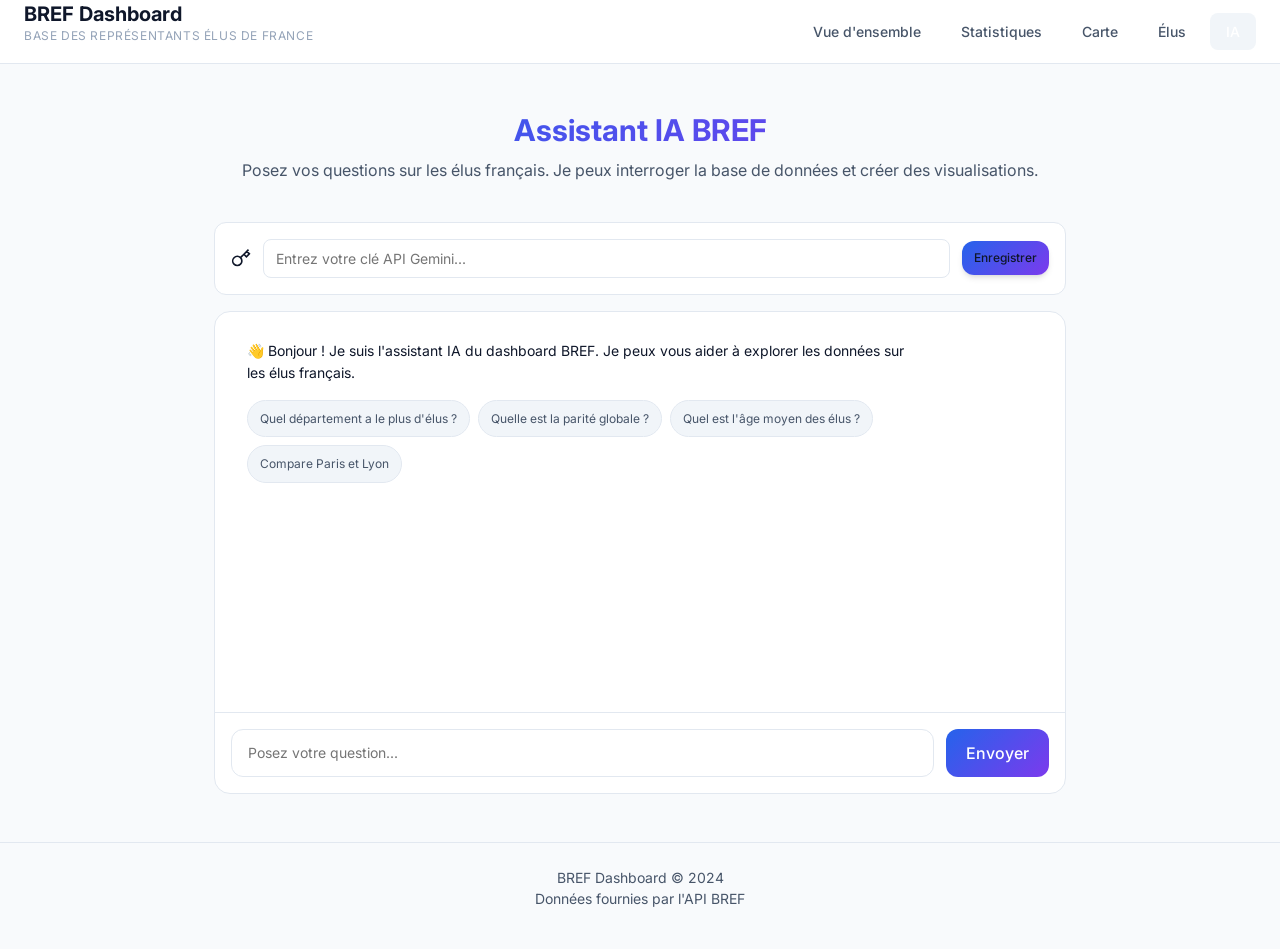
==== ia.html @ 98686009 "Ajout Safety Net: Injection forcée de la route virtuelle si une région est détectée dans la question" ====
<!DOCTYPE html>
<html lang="fr">

<head>
    <meta charset="UTF-8">
    <meta name="viewport" content="width=device-width, initial-scale=1.0">
    <title>BREF Dashboard - Assistant IA</title>
    <meta name="description" content="Assistant IA pour explorer les données des élus français">

    <!-- Fonts -->
    <link rel="preconnect" href="https://fonts.googleapis.com">
    <link rel="preconnect" href="https://fonts.gstatic.com" crossorigin>
    <link href="https://fonts.googleapis.com/css2?family=Inter:wght@400;500;600;700&display=swap" rel="stylesheet">

    <!-- Styles -->
    <link rel="stylesheet" href="css/variables.css">
    <link rel="stylesheet" href="css/base.css">
    <link rel="stylesheet" href="css/layout.css">
    <link rel="stylesheet" href="css/components.css">

    <style>
        .ia-container {
            max-width: 900px;
            margin: 0 auto;
            padding: var(--space-6);
            min-height: calc(100vh - 200px);
            display: flex;
            flex-direction: column;
        }

        .ia-header {
            text-align: center;
            margin-bottom: var(--space-6);
        }

        .ia-header h1 {
            font-size: var(--text-3xl);
            font-weight: var(--font-bold);
            background: var(--color-accent-gradient);
            -webkit-background-clip: text;
            -webkit-text-fill-color: transparent;
            background-clip: text;
            margin-bottom: var(--space-2);
        }

        .ia-header p {
            color: var(--color-text-secondary);
        }

        .api-key-banner {
            background: var(--color-bg-card);
            border: 1px solid var(--color-border);
            border-radius: var(--radius-lg);
            padding: var(--space-4);
            margin-bottom: var(--space-4);
            display: flex;
            gap: var(--space-3);
            align-items: center;
        }

        .api-key-banner input {
            flex: 1;
            padding: var(--space-2) var(--space-3);
            border: 1px solid var(--color-border);
            border-radius: var(--radius-md);
            background: var(--color-bg-secondary);
            color: var(--color-text-primary);
            font-size: var(--text-sm);
        }

        .api-key-banner.hidden {
            display: none;
        }

        .chat-container {
            flex: 1;
            display: flex;
            flex-direction: column;
            background: var(--color-bg-card);
            border: 1px solid var(--color-border);
            border-radius: var(--radius-xl);
            overflow: hidden;
        }

        .chat-messages {
            flex: 1;
            overflow-y: auto;
            padding: var(--space-4);
            display: flex;
            flex-direction: column;
            gap: var(--space-4);
            min-height: 400px;
            max-height: 60vh;
        }

        .chat-message {
            max-width: 85%;
            padding: var(--space-3) var(--space-4);
            border-radius: var(--radius-lg);
            font-size: var(--text-sm);
            line-height: 1.6;
        }

        .chat-message--user {
            align-self: flex-end;
            background: var(--color-accent-gradient);
            color: white;
        }

        .chat-message--ai {
            align-self: flex-start;
            background: var(--color-bg-secondary);
            color: var(--color-text-primary);
        }

        .chat-message--ai .chart-container {
            margin-top: var(--space-3);
            background: var(--color-bg-card);
            border-radius: var(--radius-md);
            padding: var(--space-3);
        }

        .chat-message--ai table {
            width: 100%;
            border-collapse: collapse;
            margin-top: var(--space-3);
            font-size: var(--text-xs);
        }

        .chat-message--ai th,
        .chat-message--ai td {
            padding: var(--space-2);
            border-bottom: 1px solid var(--color-border);
            text-align: left;
        }

        .chat-message--ai th {
            background: var(--color-bg-tertiary);
            font-weight: var(--font-semibold);
        }

        .chat-message--loading {
            display: flex;
            gap: var(--space-2);
            align-items: center;
        }

        .chat-message--loading .dot {
            width: 8px;
            height: 8px;
            background: var(--color-accent-primary);
            border-radius: 50%;
            animation: bounce 1.4s infinite ease-in-out;
        }

        .chat-message--loading .dot:nth-child(1) {
            animation-delay: -0.32s;
        }

        .chat-message--loading .dot:nth-child(2) {
            animation-delay: -0.16s;
        }

        @keyframes bounce {

            0%,
            80%,
            100% {
                transform: scale(0);
            }

            40% {
                transform: scale(1);
            }
        }

        .chat-input-container {
            padding: var(--space-4);
            border-top: 1px solid var(--color-border);
            display: flex;
            gap: var(--space-3);
        }

        .chat-input {
            flex: 1;
            padding: var(--space-3) var(--space-4);
            border: 1px solid var(--color-border);
            border-radius: var(--radius-lg);
            background: var(--color-bg-secondary);
            color: var(--color-text-primary);
            font-size: var(--text-sm);
            resize: none;
        }

        .chat-input:focus {
            outline: none;
            border-color: var(--color-accent-primary);
        }

        .chat-send-btn {
            padding: var(--space-3) var(--space-5);
            background: var(--color-accent-gradient);
            border: none;
            border-radius: var(--radius-lg);
            color: white;
            font-weight: var(--font-medium);
            cursor: pointer;
            transition: all var(--transition-fast);
        }

        .chat-send-btn:hover {
            transform: translateY(-1px);
            box-shadow: var(--shadow-glow);
        }

        .chat-send-btn:disabled {
            opacity: 0.5;
            cursor: not-allowed;
        }

        .suggestions {
            display: flex;
            flex-wrap: wrap;
            gap: var(--space-2);
            margin-top: var(--space-4);
        }

        .suggestion-btn {
            padding: var(--space-2) var(--space-3);
            background: var(--color-bg-tertiary);
            border: 1px solid var(--color-border);
            border-radius: var(--radius-full);
            color: var(--color-text-secondary);
            font-size: var(--text-xs);
            cursor: pointer;
            transition: all var(--transition-fast);
        }

        .suggestion-btn:hover {
            border-color: var(--color-accent-primary);
            color: var(--color-accent-primary);
        }
    </style>
</head>

<body>
    <!-- Header -->
    <header class="header">
        <div class="header__inner">
            <div class="header__brand">
                <div>
                    <h1 class="header__title">BREF Dashboard</h1>
                    <p class="header__subtitle">Base des Représentants Élus de France</p>
                </div>
            </div>

            <!-- Navigation -->
            <nav class="nav">
                <a href="index.html" class="nav__link">Vue d'ensemble</a>
                <a href="index.html#statistics" class="nav__link">Statistiques</a>
                <a href="index.html#map" class="nav__link">Carte</a>
                <a href="index.html#elected" class="nav__link">Élus</a>
                <a href="ia.html" class="nav__link active nav__link--highlight">IA</a>
            </nav>
        </div>
    </header>

    <!-- Main Content -->
    <main class="main">
        <div class="ia-container">
            <div class="ia-header">
                <h1>Assistant IA BREF</h1>
                <p>Posez vos questions sur les élus français. Je peux interroger la base de données et créer des
                    visualisations.</p>
            </div>

            <!-- API Key Banner -->
            <div id="api-key-banner" class="api-key-banner">
                <svg width="20" height="20" viewBox="0 0 24 24" fill="none" stroke="currentColor" stroke-width="2">
                    <path
                        d="M21 2l-2 2m-7.61 7.61a5.5 5.5 0 1 1-7.778 7.778 5.5 5.5 0 0 1 7.777-7.777zm0 0L15.5 7.5m0 0l3 3L22 7l-3-3m-3.5 3.5L19 4" />
                </svg>
                <input type="password" id="api-key-input" placeholder="Entrez votre clé API Gemini...">
                <button class="btn btn--primary btn--sm" onclick="saveApiKey()">Enregistrer</button>
            </div>

            <!-- Chat Container -->
            <div class="chat-container">
                <div class="chat-messages" id="chat-messages">
                    <div class="chat-message chat-message--ai">
                        👋 Bonjour ! Je suis l'assistant IA du dashboard BREF. Je peux vous aider à explorer les données
                        sur les élus français.

                        <div class="suggestions">
                            <button class="suggestion-btn" onclick="askSuggestion(this)">Quel département a le plus
                                d'élus ?</button>
                            <button class="suggestion-btn" onclick="askSuggestion(this)">Quelle est la parité globale
                                ?</button>
                            <button class="suggestion-btn" onclick="askSuggestion(this)">Quel est l'âge moyen des élus
                                ?</button>
                            <button class="suggestion-btn" onclick="askSuggestion(this)">Compare Paris et Lyon</button>
                        </div>
                    </div>
                </div>

                <div class="chat-input-container">
                    <textarea id="chat-input" class="chat-input" placeholder="Posez votre question..." rows="1"
                        onkeydown="handleKeyDown(event)"></textarea>
                    <button id="send-btn" class="chat-send-btn" onclick="sendMessage()">
                        Envoyer
                    </button>
                </div>
            </div>
        </div>
    </main>

    <!-- Footer -->
    <footer class="footer">
        <p>
            BREF Dashboard © 2024
            <br>
            Données fournies par l'<a href="https://api.bref.chanutgirardi.com/api-docs" target="_blank">API BREF</a>
        </p>
    </footer>

    <script type="module">
        const API_BASE = 'https://api.bref.chanutgirardi.com';
        const GEMINI_API_URL = 'https://generativelanguage.googleapis.com/v1beta/models/gemini-2.5-pro:generateContent';

        // Available API routes for the AI
        const API_ROUTES = `
ROUTES API BREF DISPONIBLES:

=== STATS - GÉNÉRALES ===
- GET /api/stats/overview - Statistiques générales (totaux individus, mandats)
- GET /api/stats/dashboard - Toutes les données dashboard en un appel
- GET /api/stats/gender - Distribution par genre
- GET /api/stats/age - Distribution par tranches d'âge
- GET /api/stats/political-nuances - Distribution des nuances politiques
- GET /api/stats/professions?limit=X - Distribution des professions
- GET /api/stats/mandate-types - Types de mandats
- GET /api/stats/cumul - Cumul des mandats
- GET /api/stats/evolution - Évolution temporelle
- GET /api/stats/mandate-endings - Raisons de fin de mandat

=== STATS - CLASSEMENTS ===
- GET /api/stats/rankings/parity - Départements classés par parité (% femmes)
- GET /api/stats/rankings/age - Départements classés par âge moyen
- GET /api/stats/compare?area1=X&area2=Y - Comparer deux territoires

=== STATS - RECHERCHE AVANCÉE ===
- GET /api/stats/cohort-analysis?startYear=X&endYear=Y - Analyse de cohortes de carrière
- GET /api/stats/feminization-trend - Évolution féminisation depuis 1980
- GET /api/stats/rejuvenation-trend - Évolution âge moyen depuis 1980
- GET /api/stats/party-migration - Migrations de nuances politiques
- GET /api/stats/cumul-evolution - Évolution du cumul des mandats
- GET /api/stats/local-to-national - Progression carrière local→national
- GET /api/stats/political-shifts - Élus ayant changé de nuance
- GET /api/stats/dynasties - Dynasties politiques (même nom de famille)
- GET /api/stats/professional-background - Professions par type de mandat
- GET /api/stats/urban-rural - Comparaison urbain vs rural
- GET /api/stats/cross-mandate - Combinaisons de types de mandats
- GET /api/stats/by-region - Stats par département
- GET /api/stats/turnover - Renouvellement par année
- GET /api/stats/longevity - Durée moyenne des mandats
- GET /api/stats/diversity-index - Indice de diversité par département
- GET /api/stats/heat-map - Données pour carte (electedCount, femalePercentage, averageAge)
- GET /api/stats/political-map - Nuance dominante par département avec couleurs

=== LOCALISATION ===
- GET /api/location/city/{codeInsee} - Élus d'une commune
- GET /api/location/city/{codeInsee}/history - Historique des maires
- GET /api/location/city-search?name=X - Rechercher une commune
- GET /api/location/department/{code}?limit=X&offset=Y - Élus d'un département
- GET /api/location/constituency/{code} - Député d'une circonscription
- GET /api/location/gps?lat=X&lng=Y - Élus près de coordonnées GPS
- GET /api/location/area-types - Types de territoires disponibles

=== ÉLUS ===
- GET /api/elected?limit=X&offset=Y&gender=M/F&active=true - Liste des élus
- GET /api/elected/search?name=X - Recherche par nom
- GET /api/elected/advanced-search?gender=X&minAge=X&maxAge=X&nuance=X&mandateType=X&profession=X&department=X - Recherche multicritères
- GET /api/elected/{id} - Détails d'un élu
- GET /api/elected/{id}/mandates - Mandats d'un élu
- GET /api/elected/{id}/career - Timeline carrière politique
- GET /api/elected/current/mayors - Maires actuels
- GET /api/elected/current/deputies - Députés actuels
- GET /api/elected/current/senators - Sénateurs actuels

=== ÉLUS - CLASSEMENTS ===
- GET /api/elected/youngest?limit=X - Élus les plus jeunes
- GET /api/elected/oldest?limit=X - Élus les plus âgés
- GET /api/elected/longest-career?limit=X - Plus longues carrières
- GET /api/elected/newcomers?year=X&limit=X - Nouveaux élus
- GET /api/elected/by-nuance/{nuance}?limit=X - Par nuance politique
- GET /api/elected/by-profession/{profession}?limit=X - Par profession

=== TERRITOIRES ===
- GET /api/areas/types - Types de territoires
- GET /api/areas/search?name=X&type=X - Rechercher un territoire
- GET /api/areas/{id} - Détails d'un territoire
- GET /api/areas/{id}/elected?active=true - Élus d'un territoire

=== EXPORT ===
- GET /api/export/elected?gender=X&minAge=X&maxAge=X&nuance=X&mandateType=X&active=true&limit=X - Export CSV
- GET /api/export/stats/overview - Export JSON des stats
`;

        const REGIONS_MAPPING = `
RÉGIONS FRANÇAISES ET LEURS DÉPARTEMENTS:
- Auvergne-Rhône-Alpes: 01, 03, 07, 15, 26, 38, 42, 43, 63, 69, 73, 74
- Bourgogne-Franche-Comté: 21, 25, 39, 58, 70, 71, 89, 90
- Bretagne: 22, 29, 35, 56
- Centre-Val de Loire: 18, 28, 36, 37, 41, 45
- Corse: 2A, 2B
- Grand Est: 08, 10, 51, 52, 54, 55, 57, 67, 68, 88
- Hauts-de-France: 02, 59, 60, 62, 80
- Île-de-France: 75, 77, 78, 91, 92, 93, 94, 95
- Normandie: 14, 27, 50, 61, 76
- Nouvelle-Aquitaine: 16, 17, 19, 23, 24, 33, 40, 47, 64, 79, 86, 87
- Occitanie: 09, 11, 12, 30, 31, 32, 34, 46, 48, 65, 66, 81, 82
- Pays de la Loire: 44, 49, 53, 72, 85
- PACA (Provence-Alpes-Côte d'Azur): 04, 05, 06, 13, 83, 84
- DOM-TOM: 971, 972, 973, 974, 976
`;

        const SYSTEM_PROMPT = `Tu es un assistant IA spécialisé dans l'analyse des données des élus français.
Tu as accès à l'API BREF qui contient des données sur plus de 500 000 élus en France.

${API_ROUTES}

${REGIONS_MAPPING}

STRATÉGIE DE RÉPONSE:

1. **Analyse de la question**: Détermine si une route API directe peut répondre, ou si tu dois combiner plusieurs sources.

2. **Décomposition intelligente**: Si aucune route ne correspond exactement à la question:
   - Identifie les sous-questions nécessaires
   - Détermine quelles routes peuvent fournir les données partielles
   - Planifie comment combiner/calculer les résultats

3. **REQUÊTES PAR RÉGION** (TRÈS IMPORTANT):
   Pour une question sur une région (ex: PACA, Bretagne), tu DOIS:
   - Identifier les codes départements de cette région (voir mapping ci-dessus)
   - Appeler /api/elected/advanced-search?department=XX pour CHAQUE département
   - Combiner tous les résultats et effectuer le calcul demandé
   
   Exemple "élu le plus jeune homme de PACA":
   → PACA = départements 04, 05, 06, 13, 83, 84
   → Appeler /api/elected/advanced-search?gender=M&department=04&limit=100
   → Appeler /api/elected/advanced-search?gender=M&department=05&limit=100
   → ... pour chaque département
   → Trier tous les résultats par date de naissance et retourner le plus jeune

4. **Exemples de décomposition**:
   - "Compare Paris et Lyon" → /api/stats/compare?area1=75&area2=69
   - "Stats de la région Bretagne" → Combiner les données des départements 22, 29, 35, 56
   - "Élu le plus jeune de PACA" → Rechercher dans les 6 départements PACA, puis trier
   - "Parité en Île-de-France" → Agréger les données des 8 départements franciliens

5. **Calculs possibles**:
   - Moyennes, médianes, pourcentages
   - Comparaisons entre entités (départements, régions)
   - Agrégations (sommes, regroupements)
   - Classements et tris par âge, date, etc.

6. **Format de réponse**:
   - Réponds de manière claire et concise en français
   - Utilise du HTML pour les tableaux et listes structurées
   - Explique brièvement ta méthode de calcul si pertinent

Base URL de l'API: ${API_BASE}

IMPORTANT: Même si une route exacte n'existe pas, DÉCOMPOSE TOUJOURS la question en sous-requêtes. Ne dis JAMAIS "je ne peux pas" - trouve une solution en combinant les routes disponibles !`;

        let conversationHistory = [];

        // Check for stored API key
        window.onload = function () {
            const storedKey = localStorage.getItem('gemini_api_key');
            if (storedKey) {
                document.getElementById('api-key-banner').classList.add('hidden');
            }
        };

        window.saveApiKey = function () {
            const key = document.getElementById('api-key-input').value.trim();
            if (key) {
                localStorage.setItem('gemini_api_key', key);
                document.getElementById('api-key-banner').classList.add('hidden');
                addMessage('Clé API enregistrée ! Vous pouvez maintenant poser vos questions.', 'ai');
            }
        };

        window.askSuggestion = function (btn) {
            document.getElementById('chat-input').value = btn.textContent;
            sendMessage();
        };

        window.handleKeyDown = function (event) {
            if (event.key === 'Enter' && !event.shiftKey) {
                event.preventDefault();
                sendMessage();
            }
        };

        window.sendMessage = async function () {
            const input = document.getElementById('chat-input');
            const message = input.value.trim();

            if (!message) return;

            const apiKey = localStorage.getItem('gemini_api_key');
            if (!apiKey) {
                alert('Veuillez d\'abord entrer votre clé API Gemini.');
                return;
            }

            // Add user message
            addMessage(message, 'user');
            input.value = '';

            // Show loading
            const loadingId = addLoadingMessage();

            try {
                // PLANIFICATION: On utilise un prompt spécifique très strict pour obtenir le JSON
                const PLAN_PROMPT = `Tu es un moteur de planification API.
${REGIONS_MAPPING}

Ton SEUL but est de convertir la question de l'utilisateur en une liste de routes API.
Renvoie UNIQUEMENT un tableau JSON de chaînes: ["url1", "url2", ...].

NOUVELLE FONCTIONNALITÉ (RÉGIONS) :
Pour toute question sur une région (PACA, Bretagne, etc.), utilise la route virtuelle :
GET /api/virtual/region/{CodeRegion}/elected

Codes Région : paca, bretagne, ile-de-france, grand-est, hauts-de-france, auvergne-rhone-alpes, normandie...

EXEMPLE "plus jeune homme de PACA" :
["/api/virtual/region/paca/elected?gender=M"]

RÈGLES:
1. Si une région est citée -> utilise /api/virtual/region/...
2. Sinon -> utilise les routes standards.
3. JUSTE LE TABLEAU JSON.

ROUTES DISPONIBLES:
${API_ROUTES}
`;

                console.log("Envoi au planificateur...");
                const planResponse = await callGemini(apiKey, [
                    { role: 'user', parts: [{ text: PLAN_PROMPT + `\n\nQuestion à traiter: "${message}"` }] }
                ]);
                console.log("Réponse planificateur:", planResponse);

                let apiData = {};
                let routes = [];

                // Clean up response
                const cleanJson = planResponse.replace(/```json/g, '').replace(/```/g, '').trim();

                try {
                    // Try parsing direct array
                    const parsed = JSON.parse(cleanJson);
                    if (Array.isArray(parsed)) routes = parsed;
                    else if (parsed.routes) routes = parsed.routes;
                } catch (e) {
                    console.warn('JSON parse failed:', e);
                    // Regex fallback for array
                    const arrayMatch = cleanJson.match(/\[(.*?)\]/s);
                    if (arrayMatch) {
                        try {
                            routes = JSON.parse(arrayMatch[0]);
                        } catch (e2) { console.error(e2); }
                    }
                }

                // ROUTE VIRTUELLE: L'IA peut utiliser /api/virtual/region/{CodeRegion}/elected pour obtenir tout une région
                // Le code JS va intercepter et faire les N appels départements.
                const REGION_DEPARTMENTS = {
                    "84": ["01", "03", "07", "15", "26", "38", "42", "43", "63", "69", "73", "74"], // Auvergne-Rhône-Alpes
                    "27": ["21", "25", "39", "58", "70", "71", "89", "90"], // Bourgogne-Franche-Comté
                    "53": ["22", "29", "35", "56"], // Bretagne
                    "24": ["18", "28", "36", "37", "41", "45"], // Centre-Val de Loire
                    "94": ["2A", "2B"], // Corse
                    "44": ["08", "10", "51", "52", "54", "55", "57", "67", "68", "88"], // Grand Est
                    "32": ["02", "59", "60", "62", "80"], // Hauts-de-France
                    "11": ["75", "77", "78", "91", "92", "93", "94", "95"], // Île-de-France
                    "28": ["14", "27", "50", "61", "76"], // Normandie
                    "75": ["16", "17", "19", "23", "24", "33", "40", "47", "64", "79", "86", "87"], // Nouvelle-Aquitaine
                    "76": ["09", "11", "12", "30", "31", "32", "34", "46", "48", "65", "66", 81, "82"], // Occitanie
                    "52": ["44", "49", "53", "72", "85"], // Pays de la Loire
                    "93": ["04", "05", "06", "13", "83", "84"], // PACA
                };

                // Codes régions simplifiés pour l'IA (nom -> code)
                const REGION_CODES = {
                    "auvergne-rhone-alpes": "84", "bfc": "27", "bourgogne": "27",
                    "bretagne": "53", "centre": "24", "corse": "94",
                    "grand-est": "44", "hauts-de-france": "32", "hdf": "32",
                    "ile-de-france": "11", "idf": "11", "paris-region": "11",
                    "normandie": "28", "nouvelle-aquitaine": "75",
                    "occitanie": "76", "pays-de-la-loire": "52", "pdl": "52",
                    "paca": "93", "provence": "93", "sud": "93"
                };

                // SAFETY NET: Si l'IA a oublié la route virtuelle mais que le message mentionne une région, on l'ajoute de force.
                const userMsgLower = message.toLowerCase();
                for (const [name, code] of Object.entries(REGION_CODES)) {
                    // On vérifie si le nom de la région est dans le message (ex: "paca")
                    if (userMsgLower.includes(name)) {
                        const virtualRoute = `/api/virtual/region/${name}/elected`;
                        // On vérifie si une route similaire n'est pas déjà présente
                        const alreadyExists = routes.some(r => r.includes(`/api/virtual/region/${name}`));

                        if (!alreadyExists) {
                            console.log(`[Auto-Fix] Ajout forcé de la région ${name} détectée dans la question.`);
                            // On essaie de deviner des filtres basiques (homme/femme) pour affiner
                            let suffix = "";
                            if (userMsgLower.includes("homme") || userMsgLower.includes("masculin")) suffix = "?gender=M";
                            else if (userMsgLower.includes("femme") || userMsgLower.includes("féminin")) suffix = "?gender=F";

                            routes.push(virtualRoute + suffix);
                        }
                        break; // Une seule région à la fois pour éviter le chaos
                    }
                }

                if (routes.length > 0) {
                    // Call each API route
                    for (const route of routes.slice(0, 15)) {
                        // INTERCEPTION ROUTE VIRTUELLE REGION
                        const regionMatch = route.match(/\/api\/virtual\/region\/([a-z0-9-]+)\/elected(.*)/);
                        if (regionMatch) {
                            const regionName = regionMatch[1].toLowerCase();
                            const queryParams = regionMatch[2] || ""; // e.g. ?gender=M

                            // Trouver le code région
                            const regionCode = REGION_CODES[regionName] || Object.keys(REGION_CODES).find(k => k.includes(regionName));

                            if (regionCode && REGION_DEPARTMENTS[regionCode]) {
                                const depts = REGION_DEPARTMENTS[regionCode];
                                for (const dept of depts) {
                                    // Construit la vraie requête département
                                    // On transforme la query virtuelle en vraie query department
                                    // Ex: /virtual/.../elected?gender=M -> /api/location/department/04?gender=M (ou advanced search)
                                    // Mieux: on map vers advanced-search

                                    // Si queryParams contient 'department', on l'ignore car on itère.
                                    // On force l'utilisation de advanced-search pour filtrer
                                    let realUrl = `/api/elected/advanced-search${queryParams}${queryParams.includes('?') ? '&' : '?'}department=${dept}&limit=20`;

                                    try {
                                        const resp = await fetch(`${API_BASE}${realUrl}`);
                                        const data = await resp.json();
                                        // On agrège sous la clé virtuelle pour que l'IA s'y retrouve
                                        if (!apiData[route]) apiData[route] = [];
                                        if (data.data) {
                                            // Si c'est un tableau
                                            if (Array.isArray(data.data)) apiData[route].push(...data.data);
                                            // Si c'est un objet (paginé)
                                            else if (data.data.results) apiData[route].push(...data.data.results);
                                        }
                                    } catch (e) { console.warn("Error calling dept " + dept, e); }
                                }
                                continue; // Passer à la route suivante (la virtuelle est traitée)
                            }
                        }

                        // APPEL STANDARD
                        try {
                            const resp = await fetch(`${API_BASE}${route}`);
                            const data = await resp.json();
                            apiData[route] = data.data || data;
                        } catch (e) {
                            console.warn(`Failed to call ${route}:`, e);
                        }
                    }
                }

                // Now get the final response with data
                let finalPrompt = `Question de l'utilisateur: "${message}"`;
                if (Object.keys(apiData).length > 0) {
                    finalPrompt += `\n\nDonnées API récupérées:\n${JSON.stringify(apiData, null, 2).slice(0, 100000)}`;
                }
                finalPrompt += `\n\nRéponds de manière claire et concise. Utilise du HTML si tu dois afficher un tableau.`;

                const finalResponse = await callGemini(apiKey, [
                    { role: 'user', parts: [{ text: SYSTEM_PROMPT }] },
                    { role: 'model', parts: [{ text: 'Je suis prêt à analyser les données BREF.' }] },
                    { role: 'user', parts: [{ text: finalPrompt }] }
                ]);

                // Remove loading and add response
                removeMessage(loadingId);
                addMessage(finalResponse, 'ai');

            } catch (error) {
                console.error('Error:', error);
                removeMessage(loadingId);
                addMessage(`❌ Erreur: ${error.message}`, 'ai');
            }
        };

        async function callGemini(apiKey, contents) {
            const response = await fetch(`${GEMINI_API_URL}?key=${apiKey}`, {
                method: 'POST',
                headers: { 'Content-Type': 'application/json' },
                body: JSON.stringify({
                    contents,
                    generationConfig: {
                        temperature: 0.7,
                        maxOutputTokens: 2048
                    }
                })
            });

            if (!response.ok) {
                const errorData = await response.json().catch(() => ({}));
                console.error('Gemini API Error:', response.status, errorData);
                throw new Error(`Gemini API error: ${response.status} - ${errorData.error?.message || 'Unknown error'}`);
            }

            const data = await response.json();
            return data.candidates?.[0]?.content?.parts?.[0]?.text || 'Pas de réponse';
        }

        function addMessage(content, type) {
            const container = document.getElementById('chat-messages');
            const messageDiv = document.createElement('div');
            messageDiv.className = `chat-message chat-message--${type}`;
            messageDiv.id = `msg-${Date.now()}`;

            if (type === 'ai') {
                // Allow HTML in AI responses
                messageDiv.innerHTML = content;
            } else {
                messageDiv.textContent = content;
            }

            container.appendChild(messageDiv);
            container.scrollTop = container.scrollHeight;

            return messageDiv.id;
        }

        function addLoadingMessage() {
            const container = document.getElementById('chat-messages');
            const messageDiv = document.createElement('div');
            messageDiv.className = 'chat-message chat-message--ai chat-message--loading';
            messageDiv.id = `loading-${Date.now()}`;
            messageDiv.innerHTML = '<div class="dot"></div><div class="dot"></div><div class="dot"></div>';
            container.appendChild(messageDiv);
            container.scrollTop = container.scrollHeight;
            return messageDiv.id;
        }

        function removeMessage(id) {
            const msg = document.getElementById(id);
            if (msg) msg.remove();
        }
    </script>
</body>

</html>
---- css/variables.css ----
/* ============================================
   BREF Dashboard - Design System Variables
   ============================================ */

:root {
  /* === Colors - Light Theme === */
  --color-bg-primary: #f8fafc;
  --color-bg-secondary: #ffffff;
  --color-bg-tertiary: #f1f5f9;
  --color-bg-card: #ffffff;
  --color-bg-hover: #e2e8f0;

  /* Accent Colors */
  --color-accent-primary: #2563eb;
  --color-accent-secondary: #7c3aed;
  --color-accent-gradient: linear-gradient(135deg, #2563eb 0%, #7c3aed 100%);

  /* Political Colors (French parties) */
  --color-left: #dc2626;
  --color-center-left: #ea580c;
  --color-center: #ca8a04;
  --color-center-right: #2563eb;
  --color-right: #1e3a5f;
  --color-green: #16a34a;
  --color-other: #64748b;

  /* Semantic Colors */
  --color-success: #16a34a;
  --color-warning: #d97706;
  --color-error: #dc2626;
  --color-info: #2563eb;

  /* Gender Colors */
  --color-male: #2563eb;
  --color-female: #db2777;

  /* Text Colors */
  --color-text-primary: #0f172a;
  --color-text-secondary: #475569;
  --color-text-muted: #94a3b8;
  --color-text-accent: #2563eb;

  /* Border Colors */
  --color-border: #e2e8f0;
  --color-border-hover: #2563eb;

  /* === Typography === */
  --font-family: 'Inter', -apple-system, BlinkMacSystemFont, 'Segoe UI', Roboto, sans-serif;
  --font-mono: 'JetBrains Mono', 'Fira Code', monospace;

  /* Font Sizes */
  --text-xs: 0.75rem;
  --text-sm: 0.875rem;
  --text-base: 1rem;
  --text-lg: 1.125rem;
  --text-xl: 1.25rem;
  --text-2xl: 1.5rem;
  --text-3xl: 1.875rem;
  --text-4xl: 2.25rem;
  --text-5xl: 3rem;
  --text-6xl: 4rem;

  /* Font Weights */
  --font-normal: 400;
  --font-medium: 500;
  --font-semibold: 600;
  --font-bold: 700;

  /* Line Heights */
  --leading-tight: 1.25;
  --leading-normal: 1.5;
  --leading-relaxed: 1.75;

  /* === Spacing === */
  --space-1: 0.25rem;
  --space-2: 0.5rem;
  --space-3: 0.75rem;
  --space-4: 1rem;
  --space-5: 1.25rem;
  --space-6: 1.5rem;
  --space-8: 2rem;
  --space-10: 2.5rem;
  --space-12: 3rem;
  --space-16: 4rem;
  --space-20: 5rem;
  --space-24: 6rem;

  /* === Border Radius === */
  --radius-sm: 0.375rem;
  --radius-md: 0.5rem;
  --radius-lg: 0.75rem;
  --radius-xl: 1rem;
  --radius-2xl: 1.5rem;
  --radius-full: 9999px;

  /* === Shadows === */
  --shadow-sm: 0 1px 2px 0 rgba(0, 0, 0, 0.05);
  --shadow-md: 0 4px 6px -1px rgba(0, 0, 0, 0.1), 0 2px 4px -2px rgba(0, 0, 0, 0.1);
  --shadow-lg: 0 10px 15px -3px rgba(0, 0, 0, 0.1), 0 4px 6px -4px rgba(0, 0, 0, 0.1);
  --shadow-xl: 0 20px 25px -5px rgba(0, 0, 0, 0.1), 0 8px 10px -6px rgba(0, 0, 0, 0.1);
  --shadow-glow: 0 0 20px rgba(37, 99, 235, 0.15);
  --shadow-glow-lg: 0 0 40px rgba(37, 99, 235, 0.2);

  /* === Transitions === */
  --transition-fast: 150ms ease;
  --transition-base: 250ms ease;
  --transition-slow: 350ms ease;
  --transition-bounce: 500ms cubic-bezier(0.68, -0.55, 0.265, 1.55);

  /* === Z-Index === */
  --z-dropdown: 100;
  --z-sticky: 200;
  --z-modal: 300;
  --z-tooltip: 400;

  /* === Layout === */
  --header-height: 4rem;
  --sidebar-width: 280px;
  --container-max: 1400px;
}

/* === Chart.js Color Palettes === */
:root {
  --chart-colors: #2563eb, #7c3aed, #db2777, #dc2626, #ea580c, #ca8a04, #16a34a, #0891b2;
  --chart-gender: #2563eb, #db2777;
  --chart-age: #16a34a, #2563eb, #7c3aed, #ea580c, #dc2626;
}
---- css/base.css ----
/* ============================================
   BREF Dashboard - Base Styles
   ============================================ */

/* === Reset === */
*,
*::before,
*::after {
    box-sizing: border-box;
    margin: 0;
    padding: 0;
}

html {
    font-size: 16px;
    scroll-behavior: smooth;
    -webkit-font-smoothing: antialiased;
    -moz-osx-font-smoothing: grayscale;
}

body {
    font-family: var(--font-family);
    font-size: var(--text-base);
    line-height: var(--leading-normal);
    color: var(--color-text-primary);
    background: var(--color-bg-primary);
    min-height: 100vh;
    overflow-x: hidden;
}

/* === Typography === */
h1,
h2,
h3,
h4,
h5,
h6 {
    font-weight: var(--font-semibold);
    line-height: var(--leading-tight);
    color: var(--color-text-primary);
}

h1 {
    font-size: var(--text-4xl);
}

h2 {
    font-size: var(--text-3xl);
}

h3 {
    font-size: var(--text-2xl);
}

h4 {
    font-size: var(--text-xl);
}

h5 {
    font-size: var(--text-lg);
}

h6 {
    font-size: var(--text-base);
}

p {
    color: var(--color-text-secondary);
    margin-bottom: var(--space-4);
}

a {
    color: var(--color-accent-primary);
    text-decoration: none;
    transition: color var(--transition-fast);
}

a:hover {
    color: var(--color-text-accent);
}

/* === Lists === */
ul,
ol {
    list-style: none;
}

/* === Media === */
img,
svg,
video {
    max-width: 100%;
    height: auto;
    display: block;
}

/* === Forms === */
input,
button,
textarea,
select {
    font: inherit;
    color: inherit;
}

button {
    cursor: pointer;
    background: none;
    border: none;
}

/* === Tables === */
table {
    width: 100%;
    border-collapse: collapse;
}

/* === Utilities === */
.sr-only {
    position: absolute;
    width: 1px;
    height: 1px;
    padding: 0;
    margin: -1px;
    overflow: hidden;
    clip: rect(0, 0, 0, 0);
    white-space: nowrap;
    border: 0;
}

.container {
    width: 100%;
    max-width: var(--container-max);
    margin: 0 auto;
    padding: 0 var(--space-6);
}

/* === Scrollbar Styling === */
::-webkit-scrollbar {
    width: 8px;
    height: 8px;
}

::-webkit-scrollbar-track {
    background: var(--color-bg-secondary);
    border-radius: var(--radius-full);
}

::-webkit-scrollbar-thumb {
    background: var(--color-border);
    border-radius: var(--radius-full);
}

::-webkit-scrollbar-thumb:hover {
    background: var(--color-accent-primary);
}

/* === Selection === */
::selection {
    background: var(--color-accent-primary);
    color: var(--color-text-primary);
}

/* === Focus States === */
:focus-visible {
    outline: 2px solid var(--color-accent-primary);
    outline-offset: 2px;
}

/* === Animations === */
@keyframes fadeIn {
    from {
        opacity: 0;
    }

    to {
        opacity: 1;
    }
}

@keyframes slideUp {
    from {
        opacity: 0;
        transform: translateY(20px);
    }

    to {
        opacity: 1;
        transform: translateY(0);
    }
}

@keyframes pulse {

    0%,
    100% {
        opacity: 1;
    }

    50% {
        opacity: 0.5;
    }
}

@keyframes countUp {
    from {
        opacity: 0;
        transform: translateY(10px);
    }

    to {
        opacity: 1;
        transform: translateY(0);
    }
}

.animate-fade-in {
    animation: fadeIn var(--transition-base) ease-out;
}

.animate-slide-up {
    animation: slideUp var(--transition-slow) ease-out;
}

.animate-pulse {
    animation: pulse 2s cubic-bezier(0.4, 0, 0.6, 1) infinite;
}

/* === Loading States === */
.skeleton {
    background: linear-gradient(90deg,
            var(--color-bg-tertiary) 25%,
            var(--color-bg-hover) 50%,
            var(--color-bg-tertiary) 75%);
    background-size: 200% 100%;
    animation: skeleton-loading 1.5s infinite;
    border-radius: var(--radius-md);
}

@keyframes skeleton-loading {
    0% {
        background-position: 200% 0;
    }

    100% {
        background-position: -200% 0;
    }
}
---- css/layout.css ----
/* ============================================
   BREF Dashboard - Layout Styles
   ============================================ */

/* === Main Layout === */
.app {
    display: flex;
    flex-direction: column;
    min-height: 100vh;
}

/* === Header === */
.header {
    position: sticky;
    top: 0;
    z-index: var(--z-sticky);
    height: var(--header-height);
    background: rgba(255, 255, 255, 0.95);
    backdrop-filter: blur(12px);
    border-bottom: 1px solid var(--color-border);
    display: flex;
    align-items: center;
    padding: 0 var(--space-6);
}

.header__inner {
    width: 100%;
    max-width: var(--container-max);
    margin: 0 auto;
    display: flex;
    align-items: center;
    justify-content: space-between;
    gap: var(--space-4);
}

.header__brand {
    display: flex;
    align-items: center;
    gap: var(--space-3);
    flex-shrink: 0;
}

.header__title {
    font-size: var(--text-xl);
    font-weight: var(--font-bold);
    color: var(--color-text-primary);
}

.header__subtitle {
    font-size: var(--text-xs);
    color: var(--color-text-muted);
    text-transform: uppercase;
    letter-spacing: 0.05em;
}

/* === Navigation === */
.nav {
    display: flex;
    align-items: center;
    gap: var(--space-2);
}

.nav__link {
    padding: var(--space-2) var(--space-4);
    border-radius: var(--radius-md);
    font-size: var(--text-sm);
    font-weight: var(--font-medium);
    color: var(--color-text-secondary);
    transition: all var(--transition-fast);
}

.nav__link:hover,
.nav__link.active {
    color: var(--color-text-primary);
    background: var(--color-bg-tertiary);
}

.nav__link.active {
    color: var(--color-accent-primary);
}

.nav__link--highlight {
    background: var(--color-accent-gradient);
    color: white !important;
}

.nav__link--highlight:hover {
    box-shadow: var(--shadow-glow);
    transform: translateY(-1px);
}

/* === Search Bar === */
.search {
    position: relative;
    flex: 1;
    max-width: 400px;
}

.search__input {
    width: 100%;
    padding: var(--space-3) var(--space-4);
    padding-left: var(--space-10);
    background: var(--color-bg-secondary);
    border: 1px solid var(--color-border);
    border-radius: var(--radius-lg);
    color: var(--color-text-primary);
    font-size: var(--text-sm);
    transition: all var(--transition-fast);
}

.search__input::placeholder {
    color: var(--color-text-muted);
}

.search__input:focus {
    border-color: var(--color-accent-primary);
    box-shadow: var(--shadow-glow);
}

.search__icon {
    position: absolute;
    left: var(--space-4);
    top: 50%;
    transform: translateY(-50%);
    color: var(--color-text-muted);
    pointer-events: none;
}

/* === Main Content === */
.main {
    flex: 1;
    padding: var(--space-6);
}

.main__inner {
    max-width: var(--container-max);
    margin: 0 auto;
}

/* === Dashboard Grid === */
.dashboard-grid {
    display: grid;
    gap: var(--space-6);
}

/* KPI Cards Row */
.kpi-row {
    display: grid;
    grid-template-columns: repeat(4, 1fr);
    gap: var(--space-4);
}

/* Charts + Map Row */
.charts-map-row {
    display: grid;
    grid-template-columns: 1fr 1fr;
    gap: var(--space-6);
}

/* Charts Grid */
.charts-grid {
    display: grid;
    grid-template-columns: repeat(2, 1fr);
    gap: var(--space-4);
}

/* Full Width Sections */
.full-width {
    grid-column: 1 / -1;
}

/* === Section Headers === */
.section-header {
    display: flex;
    align-items: center;
    justify-content: space-between;
    margin-bottom: var(--space-4);
}

.section-title {
    font-size: var(--text-lg);
    font-weight: var(--font-semibold);
    display: flex;
    align-items: center;
    gap: var(--space-2);
}

.section-title__icon {
    color: var(--color-accent-primary);
}

/* === Responsive Layout === */
@media (max-width: 1200px) {
    .charts-map-row {
        grid-template-columns: 1fr;
    }

    .kpi-row {
        grid-template-columns: repeat(2, 1fr);
    }
}

@media (max-width: 768px) {
    .header {
        height: auto;
        padding: var(--space-3) var(--space-4);
    }

    .header__inner {
        flex-wrap: wrap;
        gap: var(--space-2);
    }

    .header__brand {
        flex: 1;
    }

    .header__title {
        font-size: var(--text-lg);
    }

    .header__subtitle {
        display: none;
    }

    .search {
        order: 3;
        max-width: 100%;
        width: 100%;
        margin-top: var(--space-2);
    }

    .nav {
        display: none;
    }

    .kpi-row {
        grid-template-columns: repeat(2, 1fr);
    }

    .charts-grid {
        grid-template-columns: 1fr;
    }

    .main {
        padding: var(--space-4);
    }

    .filters-panel__grid {
        grid-template-columns: 1fr !important;
    }
}

@media (max-width: 480px) {
    .kpi-row {
        grid-template-columns: 1fr;
    }

    .header__title {
        font-size: var(--text-base);
    }
}

/* === Footer === */
.footer {
    padding: var(--space-6);
    border-top: 1px solid var(--color-border);
    text-align: center;
    color: var(--color-text-muted);
    font-size: var(--text-sm);
}

.footer a {
    color: var(--color-text-secondary);
}

.footer a:hover {
    color: var(--color-accent-primary);
}
---- css/components.css ----
/* ============================================
   BREF Dashboard - Component Styles
   ============================================ */

/* === Cards === */
.card {
    background: var(--color-bg-card);
    border: 1px solid var(--color-border);
    border-radius: var(--radius-xl);
    padding: var(--space-5);
    transition: all var(--transition-base);
}

.card:hover {
    border-color: var(--color-border-hover);
    box-shadow: var(--shadow-lg);
}

.card--glow:hover {
    box-shadow: var(--shadow-glow);
}

.card__header {
    display: flex;
    align-items: center;
    justify-content: space-between;
    margin-bottom: var(--space-4);
}

.card__title {
    font-size: var(--text-sm);
    font-weight: var(--font-medium);
    color: var(--color-text-secondary);
    text-transform: uppercase;
    letter-spacing: 0.05em;
}

.card__icon {
    width: 40px;
    height: 40px;
    border-radius: var(--radius-lg);
    display: flex;
    align-items: center;
    justify-content: center;
    background: var(--color-bg-tertiary);
    color: var(--color-accent-primary);
}

/* === KPI Cards === */
.kpi-card {
    background: var(--color-bg-card);
    border: 1px solid var(--color-border);
    border-radius: var(--radius-xl);
    padding: var(--space-5);
    position: relative;
    overflow: hidden;
    transition: all var(--transition-base);
}

.kpi-card::before {
    content: '';
    position: absolute;
    top: 0;
    left: 0;
    right: 0;
    height: 3px;
    background: var(--color-accent-gradient);
    opacity: 0;
    transition: opacity var(--transition-fast);
}

.kpi-card:hover {
    transform: translateY(-2px);
    box-shadow: var(--shadow-glow);
}

.kpi-card:hover::before {
    opacity: 1;
}

.kpi-card__header {
    display: flex;
    align-items: center;
    justify-content: space-between;
    margin-bottom: var(--space-3);
}

.kpi-card__label {
    font-size: var(--text-sm);
    color: var(--color-text-secondary);
    font-weight: var(--font-medium);
}

.kpi-card__icon {
    width: 36px;
    height: 36px;
    border-radius: var(--radius-md);
    display: flex;
    align-items: center;
    justify-content: center;
    background: var(--color-bg-tertiary);
}

.kpi-card__icon--blue {
    color: var(--color-info);
}

.kpi-card__icon--pink {
    color: var(--color-female);
}

.kpi-card__icon--green {
    color: var(--color-success);
}

.kpi-card__icon--purple {
    color: var(--color-accent-secondary);
}

.kpi-card__value {
    font-size: var(--text-4xl);
    font-weight: var(--font-bold);
    color: var(--color-text-primary);
    line-height: 1;
    margin-bottom: var(--space-2);
    font-variant-numeric: tabular-nums;
}

.kpi-card__change {
    display: flex;
    align-items: center;
    gap: var(--space-1);
    font-size: var(--text-sm);
}

.kpi-card__change--up {
    color: var(--color-success);
}

.kpi-card__change--down {
    color: var(--color-error);
}

/* === Buttons === */
.btn {
    display: inline-flex;
    align-items: center;
    justify-content: center;
    gap: var(--space-2);
    padding: var(--space-3) var(--space-5);
    border-radius: var(--radius-lg);
    font-size: var(--text-sm);
    font-weight: var(--font-medium);
    transition: all var(--transition-fast);
    cursor: pointer;
    border: none;
}

.btn--primary {
    background: var(--color-accent-gradient);
    color: var(--color-text-primary);
    box-shadow: var(--shadow-md);
}

.btn--primary:hover {
    box-shadow: var(--shadow-glow);
    transform: translateY(-1px);
}

.btn--secondary {
    background: var(--color-bg-tertiary);
    color: var(--color-text-primary);
    border: 1px solid var(--color-border);
}

.btn--secondary:hover {
    border-color: var(--color-accent-primary);
    background: var(--color-bg-hover);
}

.btn--ghost {
    background: transparent;
    color: var(--color-text-secondary);
}

.btn--ghost:hover {
    background: var(--color-bg-tertiary);
    color: var(--color-text-primary);
}

.btn--sm {
    padding: var(--space-2) var(--space-3);
    font-size: var(--text-xs);
}

.btn--icon {
    width: 40px;
    height: 40px;
    padding: 0;
    border-radius: var(--radius-md);
}

/* === Select / Dropdown === */
.select {
    position: relative;
}

.select__input {
    width: 100%;
    padding: var(--space-3) var(--space-4);
    padding-right: var(--space-10);
    background: var(--color-bg-secondary);
    border: 1px solid var(--color-border);
    border-radius: var(--radius-lg);
    color: var(--color-text-primary);
    font-size: var(--text-sm);
    cursor: pointer;
    appearance: none;
    transition: all var(--transition-fast);
}

.select__input:hover {
    border-color: var(--color-border-hover);
}

.select__input:focus {
    border-color: var(--color-accent-primary);
    box-shadow: var(--shadow-glow);
}

/* Number input specific styles */
input[type="number"].select__input {
    -moz-appearance: textfield;
    appearance: textfield;
    padding-right: var(--space-3);
    color: var(--color-text-primary);
    background: var(--color-bg-card);
}

input[type="number"].select__input::-webkit-outer-spin-button,
input[type="number"].select__input::-webkit-inner-spin-button {
    -webkit-appearance: none;
    margin: 0;
}

input[type="number"].select__input::placeholder {
    color: var(--color-text-muted);
}

.select__icon {
    position: absolute;
    right: var(--space-4);
    top: 50%;
    transform: translateY(-50%);
    color: var(--color-text-muted);
    pointer-events: none;
}

/* === Tabs === */
.tabs {
    display: flex;
    gap: var(--space-1);
    background: var(--color-bg-secondary);
    padding: var(--space-1);
    border-radius: var(--radius-lg);
}

.tabs__tab {
    padding: var(--space-2) var(--space-4);
    border-radius: var(--radius-md);
    font-size: var(--text-sm);
    font-weight: var(--font-medium);
    color: var(--color-text-secondary);
    transition: all var(--transition-fast);
}

.tabs__tab:hover {
    color: var(--color-text-primary);
}

.tabs__tab.active {
    background: var(--color-accent-primary);
    color: var(--color-text-primary);
}

/* === Badge === */
.badge {
    display: inline-flex;
    align-items: center;
    gap: var(--space-1);
    padding: var(--space-1) var(--space-3);
    border-radius: var(--radius-full);
    font-size: var(--text-xs);
    font-weight: var(--font-medium);
}

.badge--primary {
    background: rgba(67, 97, 238, 0.2);
    color: var(--color-accent-primary);
}

.badge--success {
    background: rgba(16, 185, 129, 0.2);
    color: var(--color-success);
}

.badge--warning {
    background: rgba(245, 158, 11, 0.2);
    color: var(--color-warning);
}

.badge--error {
    background: rgba(239, 68, 68, 0.2);
    color: var(--color-error);
}

/* === Tooltip === */
.tooltip {
    position: relative;
}

.tooltip::after {
    content: attr(data-tooltip);
    position: absolute;
    bottom: 100%;
    left: 50%;
    transform: translateX(-50%);
    padding: var(--space-2) var(--space-3);
    background: var(--color-bg-primary);
    border: 1px solid var(--color-border);
    border-radius: var(--radius-md);
    font-size: var(--text-xs);
    color: var(--color-text-primary);
    white-space: nowrap;
    opacity: 0;
    visibility: hidden;
    transition: all var(--transition-fast);
    z-index: var(--z-tooltip);
    margin-bottom: var(--space-2);
}

.tooltip:hover::after {
    opacity: 1;
    visibility: visible;
}

/* === Progress Bar === */
.progress {
    height: 8px;
    background: var(--color-bg-tertiary);
    border-radius: var(--radius-full);
    overflow: hidden;
}

.progress__bar {
    height: 100%;
    background: var(--color-accent-gradient);
    border-radius: var(--radius-full);
    transition: width var(--transition-slow);
}

.progress--male .progress__bar {
    background: var(--color-male);
}

.progress--female .progress__bar {
    background: var(--color-female);
}

/* === Data Table === */
.data-table {
    width: 100%;
    border-collapse: separate;
    border-spacing: 0;
}

.data-table th {
    text-align: left;
    padding: var(--space-3) var(--space-4);
    background: var(--color-bg-secondary);
    color: var(--color-text-secondary);
    font-size: var(--text-xs);
    font-weight: var(--font-semibold);
    text-transform: uppercase;
    letter-spacing: 0.05em;
    border-bottom: 1px solid var(--color-border);
}

.data-table th:first-child {
    border-top-left-radius: var(--radius-lg);
}

.data-table th:last-child {
    border-top-right-radius: var(--radius-lg);
}

.data-table td {
    padding: var(--space-4);
    border-bottom: 1px solid var(--color-border);
    color: var(--color-text-primary);
    font-size: var(--text-sm);
}

.data-table tr:hover td {
    background: var(--color-bg-hover);
}

.data-table tr:last-child td:first-child {
    border-bottom-left-radius: var(--radius-lg);
}

.data-table tr:last-child td:last-child {
    border-bottom-right-radius: var(--radius-lg);
}

/* === Pagination === */
.pagination {
    display: flex;
    align-items: center;
    justify-content: center;
    gap: var(--space-2);
    margin-top: var(--space-6);
}

.pagination__btn {
    width: 36px;
    height: 36px;
    display: flex;
    align-items: center;
    justify-content: center;
    border-radius: var(--radius-md);
    font-size: var(--text-sm);
    color: var(--color-text-secondary);
    background: var(--color-bg-secondary);
    border: 1px solid var(--color-border);
    transition: all var(--transition-fast);
}

.pagination__btn:hover {
    border-color: var(--color-accent-primary);
    color: var(--color-text-primary);
}

.pagination__btn.active {
    background: var(--color-accent-primary);
    border-color: var(--color-accent-primary);
    color: var(--color-text-primary);
}

.pagination__btn:disabled {
    opacity: 0.5;
    cursor: not-allowed;
}

/* === Empty State === */
.empty-state {
    text-align: center;
    padding: var(--space-12);
}

.empty-state__icon {
    width: 64px;
    height: 64px;
    margin: 0 auto var(--space-4);
    color: var(--color-text-muted);
}

.empty-state__title {
    font-size: var(--text-lg);
    font-weight: var(--font-semibold);
    margin-bottom: var(--space-2);
}

.empty-state__text {
    color: var(--color-text-muted);
    margin-bottom: var(--space-6);
}

/* === Loader === */
.loader {
    display: flex;
    align-items: center;
    justify-content: center;
    gap: var(--space-2);
    padding: var(--space-8);
}

.loader__spinner {
    width: 24px;
    height: 24px;
    border: 3px solid var(--color-border);
    border-top-color: var(--color-accent-primary);
    border-radius: 50%;
    animation: spin 1s linear infinite;
}

@keyframes spin {
    to {
        transform: rotate(360deg);
    }
}

.loader__text {
    color: var(--color-text-secondary);
    font-size: var(--text-sm);
}

/* === Badge Secondary === */
.badge--secondary {
    background: rgba(100, 116, 139, 0.2);
    color: var(--color-text-secondary);
}

/* === Modal === */
.modal-overlay {
    position: fixed;
    top: 0;
    left: 0;
    right: 0;
    bottom: 0;
    background: rgba(0, 0, 0, 0.5);
    display: flex;
    align-items: center;
    justify-content: center;
    z-index: var(--z-modal);
    backdrop-filter: blur(4px);
}

.modal-content {
    background: var(--color-bg-card);
    border-radius: var(--radius-xl);
    padding: var(--space-8);
    max-width: 500px;
    width: 90%;
    max-height: 80vh;
    overflow-y: auto;
    position: relative;
    box-shadow: var(--shadow-xl);
}

.modal-close {
    position: absolute;
    top: var(--space-4);
    right: var(--space-4);
    width: 32px;
    height: 32px;
    border: none;
    background: var(--color-bg-tertiary);
    border-radius: var(--radius-md);
    font-size: var(--text-xl);
    cursor: pointer;
    display: flex;
    align-items: center;
    justify-content: center;
    color: var(--color-text-secondary);
    transition: all var(--transition-fast);
}

.modal-close:hover {
    background: var(--color-error);
    color: white;
}

.modal-content h2 {
    font-size: var(--text-2xl);
    font-weight: var(--font-bold);
    margin-bottom: var(--space-4);
    color: var(--color-text-primary);
}

.modal-content h3 {
    font-size: var(--text-lg);
    font-weight: var(--font-semibold);
    margin-top: var(--space-6);
    margin-bottom: var(--space-3);
    color: var(--color-text-primary);
}

.modal-content p {
    margin-bottom: var(--space-2);
    color: var(--color-text-secondary);
}

.mandate-item {
    background: var(--color-bg-tertiary);
    padding: var(--space-4);
    border-radius: var(--radius-lg);
    margin-bottom: var(--space-3);
}

.mandate-item p {
    margin-bottom: var(--space-1);
}
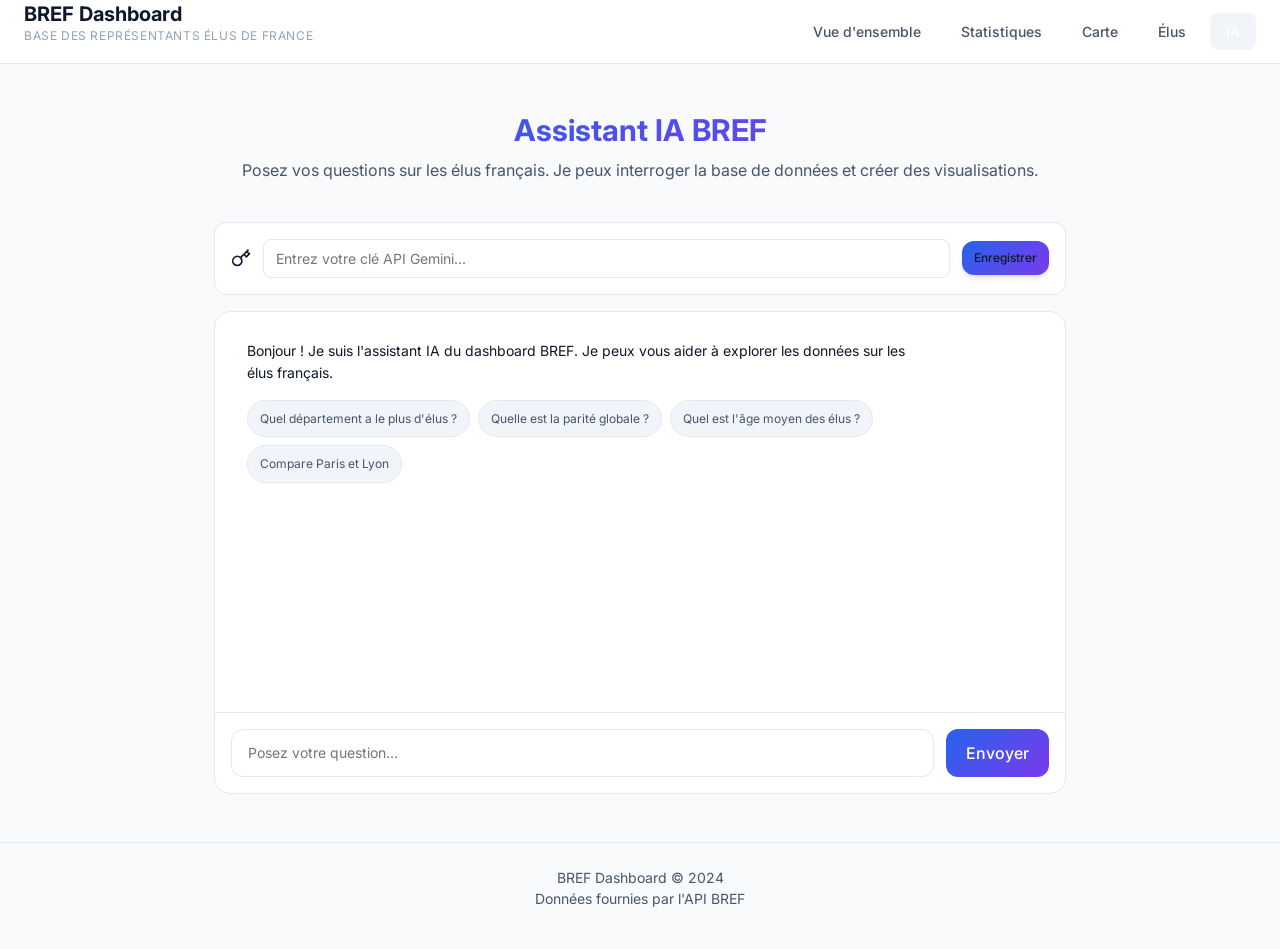
==== commit 036915e6: "Suppression de l'emoji dans le header/chat et ajout d'un favicon vide pour éviter l'affichage de car" ====
--- a/ia.html
+++ b/ia.html
@@ -5,6 +5,7 @@
     <meta charset="UTF-8">
     <meta name="viewport" content="width=device-width, initial-scale=1.0">
     <title>BREF Dashboard - Assistant IA</title>
+    <link rel="icon" href="data:,">
     <meta name="description" content="Assistant IA pour explorer les données des élus français">
 
     <!-- Fonts -->
@@ -288,7 +289,7 @@
             <div class="chat-container">
                 <div class="chat-messages" id="chat-messages">
                     <div class="chat-message chat-message--ai">
-                        👋 Bonjour ! Je suis l'assistant IA du dashboard BREF. Je peux vous aider à explorer les données
+                        Bonjour ! Je suis l'assistant IA du dashboard BREF. Je peux vous aider à explorer les données
                         sur les élus français.
 
                         <div class="suggestions">
@@ -618,14 +619,19 @@
 
                         if (!alreadyExists) {
                             console.log(`[Auto-Fix] Ajout forcé de la région ${name} détectée dans la question.`);
-                            // On essaie de deviner des filtres basiques (homme/femme) pour affiner
+                            // On déduit les filtres
                             let suffix = "";
                             if (userMsgLower.includes("homme") || userMsgLower.includes("masculin")) suffix = "?gender=M";
                             else if (userMsgLower.includes("femme") || userMsgLower.includes("féminin")) suffix = "?gender=F";
 
-                            routes.push(virtualRoute + suffix);
+                            routes = [virtualRoute + suffix];
+                            addMessage(`🔎 Détection Région: ${name.toUpperCase()} (Mode Auto-Fix activé)`, 'ai');
+                        } else {
+                            // Si la route existe déjà, on NETTOIE quand même les autres routes parasites
+                            routes = routes.filter(r => r.includes(`/api/virtual/region/`));
+                            addMessage(`🔎 Région ${name.toUpperCase()} confirmée (Purge des routes non-régionales)`, 'ai');
                         }
-                        break; // Une seule région à la fois pour éviter le chaos
+                        break; // Une seule région à la fois
                     }
                 }
 
@@ -643,29 +649,55 @@
 
                             if (regionCode && REGION_DEPARTMENTS[regionCode]) {
                                 const depts = REGION_DEPARTMENTS[regionCode];
+                                let allRegionResults = []; // Stocke tous les élus de la région temporairement
+
                                 for (const dept of depts) {
-                                    // Construit la vraie requête département
-                                    // On transforme la query virtuelle en vraie query department
-                                    // Ex: /virtual/.../elected?gender=M -> /api/location/department/04?gender=M (ou advanced search)
-                                    // Mieux: on map vers advanced-search
-
-                                    // Si queryParams contient 'department', on l'ignore car on itère.
-                                    // On force l'utilisation de advanced-search pour filtrer
-                                    let realUrl = `/api/elected/advanced-search${queryParams}${queryParams.includes('?') ? '&' : '?'}department=${dept}&limit=20`;
+                                    // On demande BEAUCOUP de résultats (3000) pour être exhaustif sans timeout
+                                    let realUrl = `/api/elected/advanced-search${queryParams}${queryParams.includes('?') ? '&' : '?'}department=${dept}&limit=3000`;
 
                                     try {
                                         const resp = await fetch(`${API_BASE}${realUrl}`);
                                         const data = await resp.json();
-                                        // On agrège sous la clé virtuelle pour que l'IA s'y retrouve
-                                        if (!apiData[route]) apiData[route] = [];
                                         if (data.data) {
-                                            // Si c'est un tableau
-                                            if (Array.isArray(data.data)) apiData[route].push(...data.data);
-                                            // Si c'est un objet (paginé)
-                                            else if (data.data.results) apiData[route].push(...data.data.results);
+                                            const newItems = Array.isArray(data.data) ? data.data : (data.data.results || []);
+                                            // DOUBLE CHECK CÔTÉ CLIENT : On filtre pour être sûr que c'est le bon département
+                                            // car l'API semble parfois renvoyer des résultats globaux
+                                            const filteredItems = newItems.filter(item => item.code_departement == dept);
+                                            allRegionResults.push(...filteredItems);
                                         }
                                     } catch (e) { console.warn("Error calling dept " + dept, e); }
                                 }
+
+                                console.log(`[Auto-Fix] ${allRegionResults.length} élus récupérés pour la région ${regionName}`);
+                                addMessage(`🔎 ${allRegionResults.length} élus trouvés en ${regionName.toUpperCase()}. Analyse en cours...`, 'ai');
+
+                                // OPTIMISATION INTELLIGENTE :
+                                // On va TRIER par date de naissance (les plus récents/jeunes en premier)
+
+                                // Tri décroissant sur date_naissance (plus grand = plus récent = plus jeune)
+                                allRegionResults.sort((a, b) => {
+                                    // Sécurité : si date absente, on met une date très vieille pour le mettre à la fin
+                                    const dateA = new Date(a.date_naissance || a.birthDate || "1800-01-01");
+                                    const dateB = new Date(b.date_naissance || b.birthDate || "1800-01-01");
+                                    return dateB - dateA;
+                                });
+
+                                // On garde les 200 plus jeunes (ou plus pertinents)
+                                // On nettoie aussi l'objet pour gagner de la place
+                                const topResults = allRegionResults.slice(0, 200).map(e => ({
+                                    nom: e.nom,
+                                    prenom: e.prenom,
+                                    date_naissance: e.date_naissance,
+                                    age: e.age,
+                                    ville: e.commune || e.libelle_commune,
+                                    departement: e.code_departement,
+                                    mandat: e.libelle_fonctions || e.mandat,
+                                    nuance: e.nuance
+                                }));
+
+                                apiData[route] = topResults;
+
+                                continue; // Passer à la route suivante
                                 continue; // Passer à la route suivante (la virtuelle est traitée)
                             }
                         }
@@ -682,7 +714,7 @@
                 }
 
                 // Now get the final response with data
-                let finalPrompt = `Question de l'utilisateur: "${message}"`;
+                let finalPrompt = `Question de l'utilisateur: "${message}"\n\nRappel codes régions:\n${REGIONS_MAPPING}`;
                 if (Object.keys(apiData).length > 0) {
                     finalPrompt += `\n\nDonnées API récupérées:\n${JSON.stringify(apiData, null, 2).slice(0, 100000)}`;
                 }
